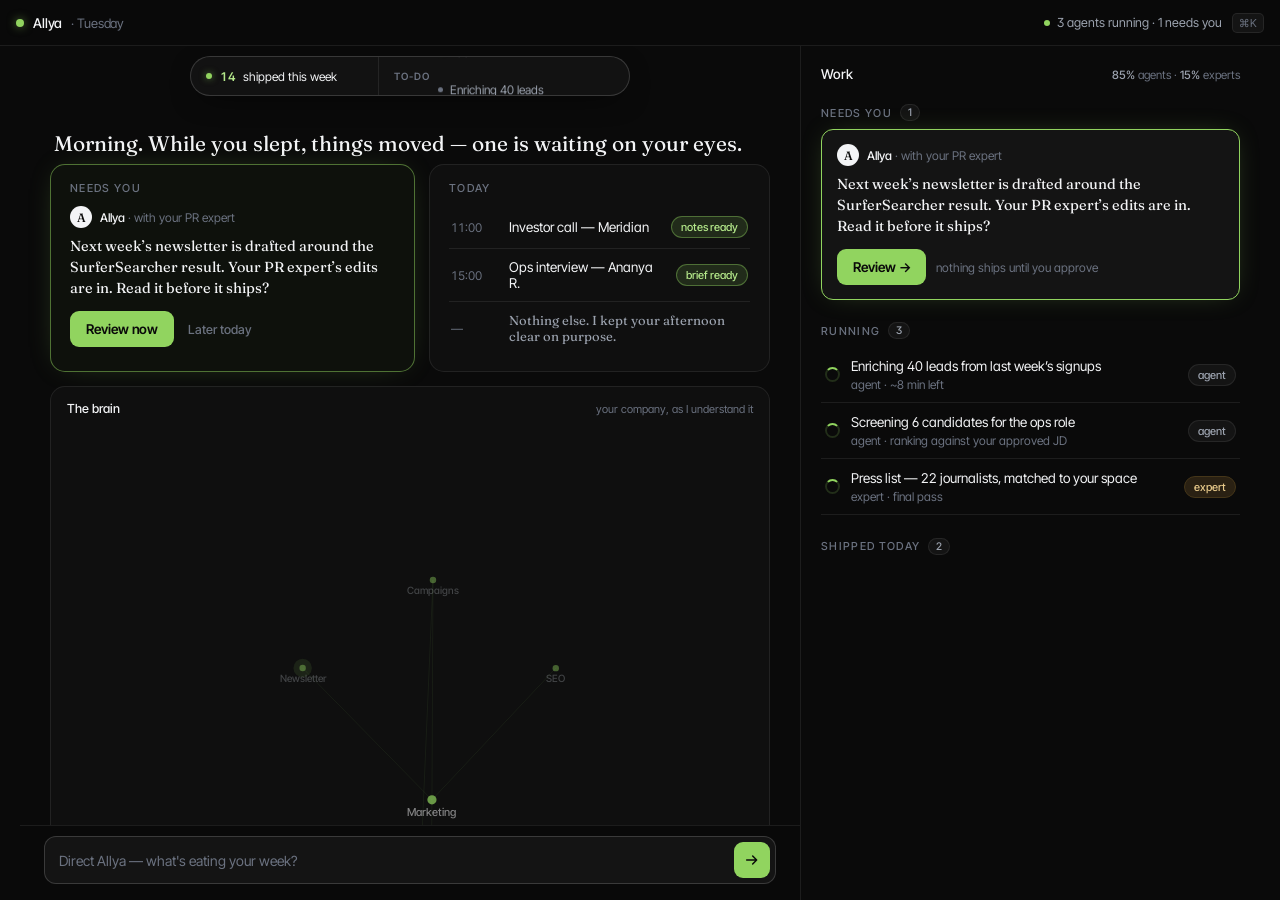
==== index.html @ db4b8112 "Company-brain graph, dynamic island, side-by-side canvas - Replace the ambient dot-field with an int" ====
<!doctype html>
<html lang="en">
<head>
  <meta charset="utf-8" />
  <meta name="viewport" content="width=device-width, initial-scale=1, viewport-fit=cover" />
  <title>Allya — your cofounder</title>
  <meta name="description" content="Allya by Zeroto10 — an AI execution partner for early-stage founders. Agents do the work, real experts approve it." />
  <link rel="preconnect" href="https://fonts.googleapis.com" />
  <link rel="preconnect" href="https://fonts.gstatic.com" crossorigin />
  <link href="https://fonts.googleapis.com/css2?family=Fraunces:opsz,wght@9..144,380..520&family=Inter+Tight:wght@400;450;500;600&display=swap" rel="stylesheet" />
  <link rel="stylesheet" href="styles.css" />
</head>
<body>
  <div id="app">

    <header class="topbar">
      <div class="brand"><span class="lamp"></span> Allya <span class="date">· Tuesday</span></div>
      <nav class="tabs" aria-label="Panes">
        <button class="tab active" data-tab="chat">Talk</button>
        <button class="tab" data-tab="work">Work <span class="badge" id="tabBadge">·1</span></button>
      </nav>
      <div class="spacer"></div>
      <div class="status-line"><span class="pulse"></span><span id="statusText">2 agents running · 1 needs you</span></div>
      <button class="kbd" id="kbdHint" title="Focus the composer">⌘K</button>
    </header>

    <main class="workspace" id="workspace">

      <!-- ================= Conversation ================= -->
      <section class="pane-chat" id="paneChat" aria-label="Conversation with Allya">
        <!-- dynamic island: KPIs | running to-do ticker -->
        <div class="island-wrap">
          <div class="island" id="island" aria-label="Live status">
            <div class="isl-cell isl-kpi" id="islKpi"></div>
            <button class="isl-cell isl-todo" id="islTodo" aria-label="Open what needs you"></button>
          </div>
        </div>
        <div class="canvas" id="canvas">
          <div class="canvas-inner" id="canvasInner">
            <div id="canvasTop"></div>
            <div class="c-sec brain-box" id="brainBox">
              <div class="brain-head">
                <span class="brain-title">The brain</span>
                <span class="brain-sub">your company, as I understand it</span>
              </div>
              <canvas id="brainCanvas"></canvas>
            </div>
            <p class="canvas-hint">Click the bar below when you want to talk</p>
          </div>
        </div>
        <div class="thread-scroll" id="threadScroll">
          <div class="day-mark">Today</div>
          <div id="thread"></div>
        </div>
        <div class="composer">
          <div class="suggest" id="suggest" hidden>
            <div class="suggest-label">Things I can take off your plate</div>
            <button class="suggest-item" data-say="Draft next week’s newsletter">Draft next week’s newsletter</button>
            <button class="suggest-item" data-say="Where’s the ops hire?">Where’s the ops hire?</button>
            <button class="suggest-item" data-say="Clean up my CRM again this week">Clean up my CRM again this week</button>
          </div>
          <div class="field">
            <input id="composerInput" type="text" placeholder="Direct Allya — what's eating your week?" autocomplete="off" />
            <button class="send" id="sendBtn" aria-label="Send">
              <svg viewBox="0 0 24 24" fill="none"><path d="M4 12h15M13 6l6 6-6 6" stroke="#0a0a0a" stroke-width="2.2" stroke-linecap="round" stroke-linejoin="round"/></svg>
            </button>
          </div>
        </div>
      </section>

      <!-- ================= Work panel ================= -->
      <aside class="pane-work" aria-label="Work in motion">
        <div class="work-head">
          <h2>Work</h2>
          <span class="split-note"><b>85%</b> agents · <b>15%</b> experts</span>
        </div>
        <div id="workPanel"></div>
      </aside>

    </main>
  </div>

  <!-- ================= Approval surface ================= -->
  <div class="scrim" id="scrim"></div>
  <div class="sheet" id="sheet" role="dialog" aria-modal="true" aria-label="Review before it ships">
    <div class="grabber-zone" id="grabZone"><div class="grabber"></div></div>
    <div class="sheet-head" id="sheetHead"></div>
    <div class="sheet-body" id="sheetBody"></div>
    <div class="sheet-foot">
      <button class="ghost-btn" id="editBtn">Ask for a change</button>
      <button class="cta" id="approveBtn"><span id="approveLabel">Approve</span></button>
    </div>
  </div>

  <div class="shipped" id="shipped"><span class="dot"></span><span class="txt">Shipped.</span></div>

  <script src="app.js"></script>
</body>
</html>
---- styles.css ----
/* ============================================================
   Allya v2 — the cofounder workspace
   A tool that talks, not a page you read.
   Palette: zeroto10.xyz live site (landing/src/styles.css).
   Signature: Allya speaks in Fraunces serif — only in her
   bubbles. Everything else is Inter Tight interface.
   Motion: Apple springs (app.js), no scripted transitions.
   ============================================================ */

:root {
  color-scheme: dark;

  /* zeroto10.xyz palette */
  --bg: #0a0a0a;
  --surface: #141414;       /* fields, rows */
  --card: #171717;          /* bubbles, drafts */
  --raised: #1c1c1c;        /* hover / selected row */
  --panel: #111111;         /* approval peek panel */
  --fg: #f3f4f6;
  --fg-soft: #9ca3af;
  --fg-faint: #6b7280;
  --hairline: rgba(255, 255, 255, 0.08);
  --hairline-strong: rgba(255, 255, 255, 0.16);

  /* the one accent */
  --lime: #91d45f;
  --lime-glow: #b4e88a;
  --lime-dim: rgba(145, 212, 95, 0.14);
  --on-lime: #0a0a0a;

  /* human experts (the 15%) — warm amber in the dark */
  --human-bg: #2a2113;
  --human-border: #453619;
  --human-ink: #e7c98a;

  --danger: #ff4d4d;

  --serif: "Fraunces", Georgia, serif;              /* Allya's voice */
  --sans: "Inter Tight", system-ui, sans-serif;     /* the interface */

  --ease: cubic-bezier(0.4, 0, 0.2, 1);
  --dur: 200ms;
}

* { box-sizing: border-box; }

html, body {
  margin: 0; padding: 0; height: 100%;
  background: var(--bg);
  color: var(--fg);
  font-family: var(--sans);
  font-size: 15px;
  font-feature-settings: "ss01", "cv11";
  -webkit-font-smoothing: antialiased;
  -moz-osx-font-smoothing: grayscale;
  text-rendering: optimizeLegibility;
  overflow: hidden;               /* panes scroll, not the page */
}

::selection { background: var(--lime); color: var(--on-lime); }

::-webkit-scrollbar { width: 8px; height: 8px; }
::-webkit-scrollbar-track { background: transparent; }
::-webkit-scrollbar-thumb { background: rgba(255,255,255,0.08); border-radius: 4px; }
::-webkit-scrollbar-thumb:hover { background: rgba(255,255,255,0.16); }

button { font-family: inherit; color: inherit; }

:focus-visible { outline: 2px solid var(--lime); outline-offset: 2px; border-radius: 6px; }

/* ============================================================
   Shell: topbar over a two-pane split
   ============================================================ */
#app {
  position: relative; z-index: 1;
  height: 100dvh;
  display: flex; flex-direction: column;
}

.topbar {
  flex: none;
  height: 46px;
  display: flex; align-items: center; gap: 10px;
  padding: 0 16px;
  background: rgba(10, 10, 10, 0.72);
  backdrop-filter: blur(20px) saturate(160%);
  -webkit-backdrop-filter: blur(20px) saturate(160%);
  border-bottom: 1px solid var(--hairline);
  z-index: 20;
}
.brand { display: flex; align-items: center; gap: 9px; font-size: 13.5px; font-weight: 500; letter-spacing: -0.01em; }
.lamp {
  width: 8px; height: 8px; border-radius: 50%;
  background: var(--lime);
  box-shadow: 0 0 10px rgba(145, 212, 95, 0.55);
}
.topbar .date { color: var(--fg-faint); font-weight: 400; font-size: 13px; }
.topbar .spacer { flex: 1; }
.status-line { display: flex; align-items: center; gap: 7px; font-size: 12.5px; color: var(--fg-soft); }
.status-line .pulse {
  width: 6px; height: 6px; border-radius: 50%; background: var(--lime);
  animation: pulse 2.2s var(--ease) infinite;
}
@keyframes pulse { 0%,100% { opacity: 1 } 50% { opacity: 0.35 } }
.kbd {
  font-size: 11px; color: var(--fg-faint);
  border: 1px solid var(--hairline); border-radius: 5px;
  padding: 2px 6px; background: var(--surface);
  cursor: pointer;
}
.kbd:hover { color: var(--fg-soft); border-color: var(--hairline-strong); }

/* mobile tab toggle (hidden on desktop) */
.tabs { display: none; }

.workspace {
  flex: 1; min-height: 0;
  display: flex;
  width: 100%; max-width: 1240px; margin: 0 auto;
}

/* ============================================================
   Left: conversation
   ============================================================ */
.pane-chat {
  flex: 1.25; min-width: 0;
  display: flex; flex-direction: column;
}

/* ---- dynamic island: a split pill pinned to the top of the Talk pane ---- */
.island-wrap {
  flex: none;
  display: flex; justify-content: center;
  padding: 10px 24px 2px;
}
.island {
  display: flex; align-items: stretch;
  width: 100%; max-width: 440px;
  height: 40px;
  background: rgba(23, 23, 23, 0.66);
  backdrop-filter: blur(18px) saturate(160%);
  -webkit-backdrop-filter: blur(18px) saturate(160%);
  border: 1px solid var(--hairline-strong);
  border-radius: 999px;
  overflow: hidden;
  box-shadow: 0 8px 30px -12px rgba(0, 0, 0, 0.9);
}
.isl-cell {
  display: flex; align-items: center;
  min-width: 0; overflow: hidden;
  padding: 0 15px;
}
.isl-kpi { flex: 0 0 43%; gap: 8px; border-right: 1px solid var(--hairline); }
.isl-kpi .isl-dot {
  flex: none; width: 6px; height: 6px; border-radius: 50%;
  background: var(--lime); box-shadow: 0 0 7px rgba(145,212,95,0.6);
}
.isl-kpi .kpi-track { position: relative; flex: 1; height: 100%; }
.isl-kpi .kpi-item {
  position: absolute; inset: 0;
  display: flex; align-items: center;
  font-size: 12px; color: var(--fg);
  white-space: nowrap;
  will-change: transform, opacity;
}
.isl-kpi .kpi-item b { font-weight: 600; color: var(--lime-glow); margin-right: 4px; font-variant-numeric: tabular-nums; }

.isl-todo {
  flex: 1; gap: 9px;
  appearance: none; background: none; border: none; cursor: pointer;
  text-align: left;
}
.isl-todo:hover { background: rgba(255,255,255,0.03); }
.isl-todo .todo-tag {
  flex: none; font-size: 10px; font-weight: 600;
  letter-spacing: 0.08em; text-transform: uppercase;
  color: var(--fg-faint);
}
.isl-todo .todo-track {
  position: relative; flex: 1; height: 100%; overflow: hidden;
}
.isl-todo .todo-list { position: absolute; left: 0; top: 0; will-change: transform; }
.isl-todo .todo-item {
  height: 40px; display: flex; align-items: center; gap: 7px;
  font-size: 12px; color: var(--fg-soft); white-space: nowrap;
}
.isl-todo .todo-item .td-dot { flex: none; width: 5px; height: 5px; border-radius: 50%; background: var(--fg-faint); }
.isl-todo .todo-item .td-dot.needs { background: var(--lime); box-shadow: 0 0 6px rgba(145,212,95,0.6); }

/* ---- home canvas layout: side-by-side decision + day, brain hero ---- */
.c-row {
  display: flex; gap: 14px; align-items: stretch;
}
.c-row > .c-sec { flex: 1; min-width: 0; margin: 0; }
.c-row > .c-sec.accent { flex: 1.08; }

/* the brain — Allya's model of the company, made touchable */
.brain-box {
  position: relative;
  padding: 0; overflow: hidden;
  min-height: 300px;
}
.brain-box .brain-head {
  position: absolute; top: 14px; left: 16px; right: 16px; z-index: 2;
  display: flex; align-items: baseline; justify-content: space-between;
  pointer-events: none;
}
.brain-box .brain-title { font-size: 12.5px; font-weight: 500; color: var(--fg); }
.brain-box .brain-sub { font-size: 11px; color: var(--fg-faint); }
.brain-box canvas {
  display: block; width: 100%; height: 100%;
  touch-action: none; cursor: grab;
}
.brain-box canvas:active { cursor: grabbing; }
.thread-scroll {
  flex: 1; min-height: 0;
  overflow-y: auto;
  padding: 20px 24px 12px;
}

/* ---- home canvas: what you see until you engage the chat ---- */
.pane-chat:not(.engaged) .thread-scroll { display: none; }
.pane-chat.engaged .canvas { display: none; }

.canvas {
  flex: 1; min-height: 0;
  display: flex;
  overflow-y: auto;
  padding: 20px 24px;
  will-change: transform, opacity;
}
.canvas-inner {
  margin: auto; width: 100%; max-width: 720px; padding: 10px 0;
  display: flex; flex-direction: column; gap: 14px;
}
.canvas-greet {
  font-family: var(--serif); font-optical-sizing: auto; font-weight: 430;
  font-size: 21px; line-height: 1.45; color: var(--fg);
  margin: 0 0 6px; padding: 0 4px;
  text-wrap: balance;
}
/* each layer lives in its own quiet box */
.c-sec {
  margin: 0;
  background: rgba(255, 255, 255, 0.022);
  border: 1px solid var(--hairline);
  border-radius: 15px;
  padding: 16px 19px 17px;
}
.c-sec .group-label { margin: 0 0 11px; }
/* the one accented box — the decision */
.c-sec.accent {
  background: rgba(145, 212, 95, 0.035);
  border-color: rgba(145, 212, 95, 0.5);
  box-shadow: 0 0 32px -14px rgba(145, 212, 95, 0.4);
}
.c-sec.accent .approval-card {
  background: transparent; border: none; border-radius: 0;
  padding: 0; box-shadow: none;
}
.c-sec.accent .approval-card:hover { box-shadow: none; }
.c-handled {
  font-family: var(--serif); font-size: 14.5px; color: var(--fg-soft);
  margin: 0; line-height: 1.5;
}
.c-card-act { display: flex; align-items: center; gap: 10px; }
.c-later {
  appearance: none; background: none; border: none; cursor: pointer;
  font-size: 12.5px; font-weight: 500; color: var(--fg-faint);
  padding: 8px 4px;
}
.c-later:hover { color: var(--fg-soft); }
.c-waiting { font-size: 12.5px; color: var(--fg-faint); margin: 0; }
.c-waiting button {
  appearance: none; background: none; border: none; cursor: pointer;
  font-size: 12.5px; font-weight: 500; color: var(--lime-glow); padding: 0;
}
.c-waiting button:hover { text-decoration: underline; }

/* day strip */
.day-row {
  display: flex; align-items: center; gap: 12px;
  padding: 10px 2px;
  border-bottom: 1px solid var(--hairline);
}
.day-row:first-of-type { padding-top: 2px; }
.day-row:last-child { border-bottom: none; }
.day-row .dr-time { flex: none; width: 46px; font-size: 12px; color: var(--fg-faint); font-variant-numeric: tabular-nums; }
.day-row .dr-what { flex: 1; min-width: 0; font-size: 13.5px; color: var(--fg); }
.day-row .dr-what.quiet { font-family: var(--serif); color: var(--fg-soft); font-size: 13px; }
.pill.ready { color: var(--lime-glow); background: var(--lime-dim); border-color: rgba(145,212,95,0.4); }

.canvas-hint { font-size: 12px; color: var(--fg-faint); margin: 8px 0 0; text-align: center; }
.day-mark { text-align: center; font-size: 11.5px; color: var(--fg-faint); letter-spacing: 0.05em; margin: 4px 0 16px; }

.msg { display: flex; margin-top: 10px; }
.msg.change { margin-top: 22px; }
.msg.from-you { justify-content: flex-end; }
.msg-block { max-width: 82%; }
.speaker { font-size: 11.5px; font-weight: 500; color: var(--fg-faint); margin: 0 2px 5px; }
.speaker .human-tag { color: var(--human-ink); opacity: 0.85; }

.bubble {
  padding: 11px 15px;
  border-radius: 14px;
  line-height: 1.5;
  will-change: transform, opacity;
}
/* Allya — the serif voice, card surface */
.bubble.allya {
  font-family: var(--serif); font-optical-sizing: auto; font-weight: 420;
  font-size: 16px;
  background: var(--card);
  border: 1px solid var(--hairline);
  border-bottom-left-radius: 5px;
  color: var(--fg);
}
/* human expert — warm amber, still serif (a person speaking) */
.bubble.human {
  font-family: var(--serif); font-weight: 420; font-size: 15.5px;
  background: var(--human-bg);
  border: 1px solid var(--human-border);
  border-bottom-left-radius: 5px;
  color: var(--human-ink);
}
/* you — light fill, sans (you are the interface's operator) */
.bubble.you {
  font-family: var(--sans); font-size: 14px; font-weight: 450;
  background: var(--fg);
  color: var(--bg);
  border-bottom-right-radius: 5px;
}

.typing { display: inline-flex; gap: 5px; padding: 14px 16px; }
.typing i {
  width: 6px; height: 6px; border-radius: 50%; background: var(--fg-faint);
  animation: bob 1.2s var(--ease) infinite;
}
.typing i:nth-child(2) { animation-delay: 0.15s; }
.typing i:nth-child(3) { animation-delay: 0.3s; }
@keyframes bob { 0%,60%,100% { transform: translateY(0); opacity:.5 } 30% { transform: translateY(-4px); opacity:1 } }

.chips { display: flex; flex-wrap: wrap; gap: 8px; margin: 14px 2px 4px; justify-content: flex-end; }
.chip {
  appearance: none; cursor: pointer;
  font-family: var(--sans); font-size: 13px; font-weight: 500;
  color: var(--fg);
  background: transparent;
  border: 1px solid var(--hairline-strong);
  border-radius: 999px;
  padding: 8px 14px;
  touch-action: manipulation;
  will-change: transform;
  transition: background var(--dur) var(--ease), border-color var(--dur) var(--ease);
}
.chip:hover { background: var(--raised); }
.chip.selected { background: var(--lime-dim); border-color: var(--lime); color: var(--lime-glow); }

/* composer — part of the chat pane, not floating over it */
.composer {
  flex: none;
  position: relative;
  padding: 10px 24px 16px;
  border-top: 1px solid var(--hairline);
  background: rgba(10,10,10,0.72);
  backdrop-filter: blur(16px);
  -webkit-backdrop-filter: blur(16px);
}

/* pops up from the field when it gains focus (anchored to its source) */
.suggest {
  position: absolute;
  left: 24px; right: 24px;
  bottom: calc(100% + 2px);
  background: var(--card);
  border: 1px solid var(--hairline-strong);
  border-radius: 13px;
  padding: 10px 8px 8px;
  transform-origin: bottom center;
  will-change: transform, opacity;
  box-shadow: 0 -12px 40px -18px rgba(0,0,0,0.8);
  z-index: 5;
}
.suggest-label {
  font-size: 11px; font-weight: 500;
  letter-spacing: 0.1em; text-transform: uppercase;
  color: var(--fg-faint);
  padding: 0 10px 7px;
}
.suggest-item {
  display: block; width: 100%; text-align: left;
  appearance: none; background: none; border: none; cursor: pointer;
  font-family: var(--serif); font-optical-sizing: auto; font-weight: 420;
  font-size: 14.5px; color: var(--fg);
  border-radius: 8px;
  padding: 9px 10px;
  transition: background var(--dur) var(--ease);
}
.suggest-item:hover { background: var(--raised); color: var(--lime-glow); }
.composer .field {
  display: flex; align-items: center; gap: 10px;
  background: var(--surface);
  border: 1px solid var(--hairline-strong);
  border-radius: 12px;
  padding: 5px 5px 5px 14px;
  transition: border-color var(--dur) var(--ease);
}
.composer .field:focus-within { border-color: var(--lime); }
.composer input {
  flex: 1; border: none; outline: none; background: transparent;
  font-family: var(--sans); font-size: 14px; color: var(--fg);
  padding: 9px 0;
}
.composer input::placeholder { color: var(--fg-faint); }
.send {
  flex: none; width: 36px; height: 36px; border-radius: 9px;
  border: none; cursor: pointer; background: var(--lime);
  display: grid; place-items: center;
  will-change: transform; touch-action: manipulation;
}
.send:hover { background: var(--lime-glow); }
.send svg { width: 16px; height: 16px; }

/* ============================================================
   Right: the work panel — the reason this is a tool
   ============================================================ */
.pane-work {
  flex: 1; min-width: 0; max-width: 460px;
  border-left: 1px solid var(--hairline);
  overflow-y: auto;
  padding: 20px 20px 28px;
}
.work-head { display: flex; align-items: baseline; justify-content: space-between; margin-bottom: 4px; }
.work-head h2 { font-size: 13.5px; font-weight: 500; margin: 0; letter-spacing: -0.01em; }
.work-head .split-note { font-size: 11.5px; color: var(--fg-faint); }
.work-head .split-note b { color: var(--fg-soft); font-weight: 500; }

.group-label {
  font-size: 11px; font-weight: 500;
  letter-spacing: 0.12em; text-transform: uppercase;
  color: var(--fg-faint);
  margin: 22px 0 8px;
  display: flex; align-items: center; gap: 8px;
}
.group-label .count {
  font-size: 10.5px; letter-spacing: 0;
  background: var(--surface); border: 1px solid var(--hairline);
  border-radius: 999px; padding: 1px 7px; color: var(--fg-soft);
}

/* Needs you — the one lime-lit card */
.approval-card {
  background: var(--surface);
  border: 1px solid var(--lime);
  border-radius: 12px;
  padding: 14px 15px;
  cursor: pointer;
  will-change: transform;
  touch-action: manipulation;
  box-shadow: 0 0 28px -10px rgba(145, 212, 95, 0.35);
  transition: box-shadow var(--dur) var(--ease);
}
.approval-card:hover { box-shadow: 0 0 36px -8px rgba(145, 212, 95, 0.5); }
.approval-card .who { display: flex; align-items: center; gap: 8px; margin-bottom: 8px; }
.avatar {
  width: 22px; height: 22px; border-radius: 50%; flex: none;
  background: var(--fg); color: var(--bg);
  display: grid; place-items: center;
  font-family: var(--serif); font-size: 12px; font-weight: 500;
}
.avatar.human { background: var(--human-bg); color: var(--human-ink); border: 1px solid var(--human-border); }
.approval-card .name { font-size: 12px; font-weight: 500; }
.approval-card .name .role { color: var(--fg-faint); font-weight: 400; }
.approval-card .say {
  font-family: var(--serif); font-weight: 420;
  font-size: 14.5px; line-height: 1.45; color: var(--fg);
  margin: 0 0 12px;
}
.approval-card .act { display: flex; align-items: center; gap: 10px; }
.approval-card .act .hint { font-size: 12px; color: var(--fg-faint); }

/* dense work rows */
.work-row {
  display: flex; align-items: center; gap: 11px;
  padding: 10px 4px;
  border-bottom: 1px solid var(--hairline);
  will-change: transform, opacity;
}
.work-row:last-child { border-bottom: none; }
.work-row .w-copy { flex: 1; min-width: 0; }
.work-row .t { font-size: 13.5px; color: var(--fg); line-height: 1.35; }
.work-row .s { font-size: 12px; color: var(--fg-faint); margin-top: 2px; }
.work-row.shipped .t { color: var(--fg-soft); }

.spinner {
  flex: none; width: 15px; height: 15px; border-radius: 50%;
  border: 2px solid rgba(145,212,95,0.18); border-top-color: var(--lime);
  animation: spin 0.9s linear infinite;
}
@keyframes spin { to { transform: rotate(360deg) } }
.tick {
  flex: none; width: 17px; height: 17px; border-radius: 50%;
  background: var(--lime-dim);
  display: grid; place-items: center;
}
.tick svg { width: 9px; height: 9px; }

/* origin pills — the honest 85/15 seam */
.pill {
  flex: none; font-size: 11px; font-weight: 500;
  border-radius: 999px; padding: 3px 9px;
  border: 1px solid var(--hairline);
  color: var(--fg-soft); background: var(--surface);
}
.pill.expert { color: var(--human-ink); background: var(--human-bg); border-color: var(--human-border); }
.pill.review { color: var(--lime-glow); background: var(--lime-dim); border-color: rgba(145,212,95,0.4); }

/* ============================================================
   Buttons
   ============================================================ */
.cta {
  appearance: none; border: none; cursor: pointer;
  display: inline-flex; align-items: center; justify-content: center; gap: 8px;
  font-family: var(--sans); font-size: 13.5px; font-weight: 600; letter-spacing: -0.005em;
  color: var(--on-lime);
  background: var(--lime);
  border-radius: 9px;
  padding: 10px 16px;
  white-space: nowrap;
  touch-action: manipulation;
  will-change: transform;
}
.cta:hover { background: var(--lime-glow); }
.ghost-btn {
  appearance: none; background: none; cursor: pointer;
  border: 1px solid var(--hairline-strong); border-radius: 9px;
  font-size: 13px; font-weight: 500; color: var(--fg-soft);
  padding: 10px 14px; white-space: nowrap;
  transition: color var(--dur) var(--ease), background var(--dur) var(--ease);
}
.ghost-btn:hover { color: var(--fg); background: var(--raised); }

/* ============================================================
   Approval surface — desktop: right peek panel; mobile: bottom sheet
   ============================================================ */
.scrim {
  position: fixed; inset: 0; z-index: 40;
  background: rgba(0, 0, 0, 0.5);
  opacity: 0; pointer-events: none;
  will-change: opacity;
}
.scrim.live { pointer-events: auto; }

.sheet {
  position: fixed; z-index: 41;
  background: var(--panel);
  display: flex; flex-direction: column;
  overflow: hidden;
  will-change: transform;
  touch-action: none;
  /* desktop: right peek panel */
  top: 0; right: 0; bottom: 0;
  width: min(460px, 92vw);
  border-left: 1px solid var(--hairline);
  transform: translateX(105%);
}
.grabber-zone { flex: none; cursor: grab; display: grid; place-items: center; }
.grabber-zone:active { cursor: grabbing; }
.grabber { background: var(--hairline-strong); border-radius: 999px; }
/* desktop grabber: vertical bar on the left edge feel — use a top handle row instead */
.sheet .grabber-zone { padding: 10px 0 4px; }
.sheet .grabber { width: 38px; height: 4px; }

.sheet-head { padding: 6px 22px 14px; flex: none; display: flex; align-items: flex-start; gap: 11px; border-bottom: 1px solid var(--hairline); }
.sheet-head .avatar { margin-top: 2px; }
.sheet-head .who { font-size: 12px; font-weight: 500; }
.sheet-head .who .role { color: var(--fg-faint); font-weight: 400; }
.sheet-head .line {
  font-family: var(--serif); font-weight: 420;
  font-size: 16px; line-height: 1.4; margin-top: 4px; color: var(--fg);
}
.sheet-body { flex: 1; min-height: 0; overflow-y: auto; padding: 14px 22px 20px; -webkit-overflow-scrolling: touch; }

.draft {
  background: var(--card); border: 1px solid var(--hairline);
  border-radius: 11px; padding: 13px 15px; margin-bottom: 10px;
}
.draft .kicker { font-size: 10.5px; font-weight: 500; letter-spacing: 0.09em; color: var(--fg-faint); text-transform: uppercase; }
.draft h4 { font-family: var(--serif); font-weight: 480; font-size: 15.5px; margin: 6px 0 5px; letter-spacing: -0.005em; color: var(--fg); }
.draft p { margin: 0; font-size: 13px; line-height: 1.55; color: var(--fg-soft); }
.draft .tags { display: flex; gap: 6px; margin-top: 10px; flex-wrap: wrap; }
.draft .tag {
  font-size: 11px; color: var(--lime-glow);
  background: var(--lime-dim); border-radius: 999px; padding: 3px 9px;
}
.sheet-note { font-family: var(--serif); font-size: 13.5px; color: var(--fg-soft); margin: 14px 0 0; line-height: 1.55; }
.undo-note { font-size: 12px; color: var(--fg-faint); margin: 12px 2px 0; line-height: 1.5; }

/* ---- provenance trail: who touched this, in order ---- */
.trail {
  border: 1px solid var(--hairline);
  border-radius: 11px;
  padding: 4px 14px;
  margin-bottom: 12px;
  background: rgba(255,255,255,0.015);
}
.trail-row {
  display: flex; align-items: center; gap: 10px;
  padding: 9px 0;
  border-bottom: 1px solid var(--hairline);
  font-size: 12.5px; color: var(--fg-soft);
}
.trail .trail-row:last-of-type { border-bottom: none; }
.trail-row.now { color: var(--fg); }
.t-dot {
  flex: none; width: 20px; height: 20px; border-radius: 50%;
  display: grid; place-items: center;
}
.t-dot.agent { background: var(--raised); border: 1px solid var(--hairline-strong); }
.t-dot.agent::after { content: ""; width: 6px; height: 6px; border-radius: 2px; background: var(--fg-soft); }
.t-dot.expert { background: var(--human-bg); border: 1px solid var(--human-border); }
.t-dot.you { background: var(--lime-dim); border: 1px solid var(--lime); }
.t-dot.you::after { content: ""; width: 6px; height: 6px; border-radius: 50%; background: var(--lime); }
.t-txt { flex: 1; min-width: 0; }
.t-time { flex: none; font-size: 11px; color: var(--fg-faint); font-variant-numeric: tabular-nums; }
.trail-toggle {
  appearance: none; background: none; border: none; cursor: pointer;
  font-size: 11.5px; font-weight: 500; color: var(--lime-glow);
  padding: 2px 4px; white-space: nowrap;
}
.trail-toggle:hover { text-decoration: underline; }
.trail-diff { padding: 6px 0 10px; }
.d-pair { margin-top: 8px; }
.d-old {
  font-size: 12px; color: var(--fg-faint);
  text-decoration: line-through;
  text-decoration-color: rgba(255,77,77,0.5);
  padding: 3px 8px; border-left: 2px solid rgba(255,77,77,0.35);
}
.d-new {
  font-size: 12px; color: var(--lime-glow);
  padding: 3px 8px; border-left: 2px solid var(--lime);
  margin-top: 2px;
}

/* undo link on a freshly shipped row */
.row-undo {
  appearance: none; background: none; border: none; cursor: pointer;
  font-size: 12px; font-weight: 500; color: var(--lime-glow);
  padding: 0;
}
.row-undo:hover { text-decoration: underline; }

.sheet-foot {
  flex: none; padding: 13px 22px calc(15px + env(safe-area-inset-bottom));
  border-top: 1px solid var(--hairline);
  background: rgba(10,10,10,0.6);
  backdrop-filter: blur(14px);
  -webkit-backdrop-filter: blur(14px);
  display: flex; align-items: center; gap: 10px;
}
.sheet-foot .cta { flex: 1; }

/* shipped toast */
.shipped {
  position: fixed; left: 50%; bottom: 26px; z-index: 60;
  transform: translate(-50%, 24px);
  opacity: 0;
  background: var(--card); color: var(--fg);
  border: 1px solid var(--hairline-strong);
  font-size: 13px; font-weight: 500;
  padding: 11px 16px; border-radius: 999px;
  display: flex; align-items: center; gap: 9px;
  pointer-events: none; will-change: transform, opacity;
}
.shipped .dot { width: 7px; height: 7px; border-radius: 50%; background: var(--lime); box-shadow: 0 0 8px rgba(145,212,95,0.6); }

/* ============================================================
   Mobile: tabs + bottom sheet
   ============================================================ */
@media (max-width: 899px) {
  .tabs {
    display: flex; gap: 2px;
    background: var(--surface);
    border: 1px solid var(--hairline);
    border-radius: 9px; padding: 2px;
  }
  .tab {
    appearance: none; border: none; background: transparent; cursor: pointer;
    font-size: 12.5px; font-weight: 500; color: var(--fg-soft);
    border-radius: 7px; padding: 5px 12px;
    touch-action: manipulation;
  }
  .tab.active { background: var(--raised); color: var(--fg); }
  .tab .badge { color: var(--lime); }

  .status-line, .kbd { display: none; }

  .workspace { position: relative; }
  .pane-work {
    display: none;
    max-width: none; border-left: none;
    padding: 16px 18px 28px;
  }
  .workspace.show-work .pane-work { display: block; flex: 1; }
  .workspace.show-work .pane-chat { display: none; }

  .thread-scroll { padding: 16px 18px 10px; }
  .composer { padding: 10px 16px 14px; }
  .msg-block { max-width: 88%; }

  .island-wrap { padding: 8px 16px 2px; }
  .island { max-width: none; }
  /* stack the decision + day when the pane is narrow */
  .c-row { flex-direction: column; }
  .c-row > .c-sec.accent { flex: 1; }
  .canvas { padding: 16px 18px; }

  /* approval becomes a bottom sheet */
  .sheet {
    top: auto; left: 0; right: 0; bottom: 0;
    width: auto; max-height: 90dvh;
    border-left: none; border-top: 1px solid var(--hairline);
    border-radius: 18px 18px 0 0;
    transform: translateY(105%);
  }
}

/* ============================================================
   Accessibility
   ============================================================ */
@media (prefers-reduced-motion: reduce) {
  .typing i, .spinner, .status-line .pulse { animation: none !important; }
  * { transition-duration: 0.01ms !important; }
}
@media (prefers-reduced-transparency: reduce) {
  .topbar, .composer, .sheet-foot { background: var(--bg); backdrop-filter: none; -webkit-backdrop-filter: none; }
  .scrim { background: rgba(0,0,0,0.72); }
}
@media (prefers-contrast: more) {
  :root { --hairline: rgba(255,255,255,0.28); --hairline-strong: rgba(255,255,255,0.4); --fg-soft: #c7ccd4; --fg-faint: #9aa1ab; }
}
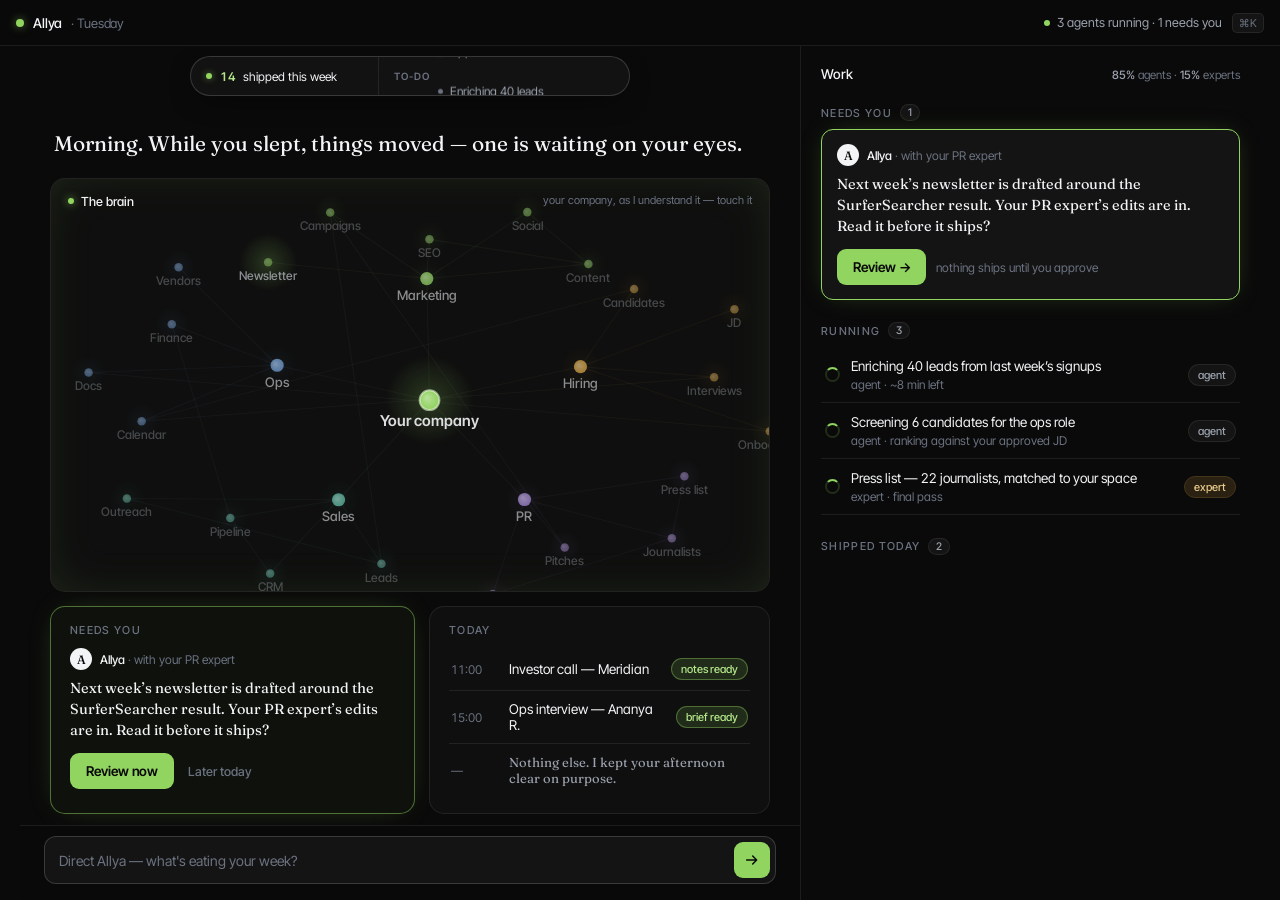
==== commit 47ca9a8a: "Brain: above the calendar, fluid to any screen, richer + touchier - Reorder home canvas to greet the" ====
--- a/index.html
+++ b/index.html
@@ -40,11 +40,12 @@
             <div id="canvasTop"></div>
             <div class="c-sec brain-box" id="brainBox">
               <div class="brain-head">
-                <span class="brain-title">The brain</span>
-                <span class="brain-sub">your company, as I understand it</span>
+                <span class="brain-title"><span class="brain-live"></span> The brain</span>
+                <span class="brain-sub">your company, as I understand it — touch it</span>
               </div>
               <canvas id="brainCanvas"></canvas>
             </div>
+            <div id="canvasBottom"></div>
             <p class="canvas-hint">Click the bar below when you want to talk</p>
           </div>
         </div>
--- a/styles.css
+++ b/styles.css
@@ -198,14 +198,30 @@
 .brain-box {
   position: relative;
   padding: 0; overflow: hidden;
-  min-height: 300px;
+  /* fluid: scales to fit any screen */
+  height: clamp(260px, 46vh, 480px);
+  border-color: rgba(145, 212, 95, 0.16);
+  background:
+    radial-gradient(130% 100% at 50% 42%, rgba(145, 212, 95, 0.07), transparent 58%),
+    radial-gradient(90% 120% at 88% 8%, rgba(167, 139, 218, 0.05), transparent 55%),
+    radial-gradient(90% 120% at 10% 92%, rgba(95, 191, 168, 0.05), transparent 55%),
+    #101210;
+  box-shadow: inset 0 0 60px -20px rgba(145, 212, 95, 0.18);
 }
 .brain-box .brain-head {
-  position: absolute; top: 14px; left: 16px; right: 16px; z-index: 2;
+  position: absolute; top: 14px; left: 17px; right: 17px; z-index: 2;
   display: flex; align-items: baseline; justify-content: space-between;
   pointer-events: none;
 }
-.brain-box .brain-title { font-size: 12.5px; font-weight: 500; color: var(--fg); }
+.brain-box .brain-title {
+  display: flex; align-items: center; gap: 7px;
+  font-size: 12.5px; font-weight: 500; color: var(--fg);
+}
+.brain-box .brain-live {
+  width: 6px; height: 6px; border-radius: 50%; background: var(--lime);
+  box-shadow: 0 0 8px rgba(145, 212, 95, 0.8);
+  animation: pulse 2.4s var(--ease) infinite;
+}
 .brain-box .brain-sub { font-size: 11px; color: var(--fg-faint); }
 .brain-box canvas {
   display: block; width: 100%; height: 100%;
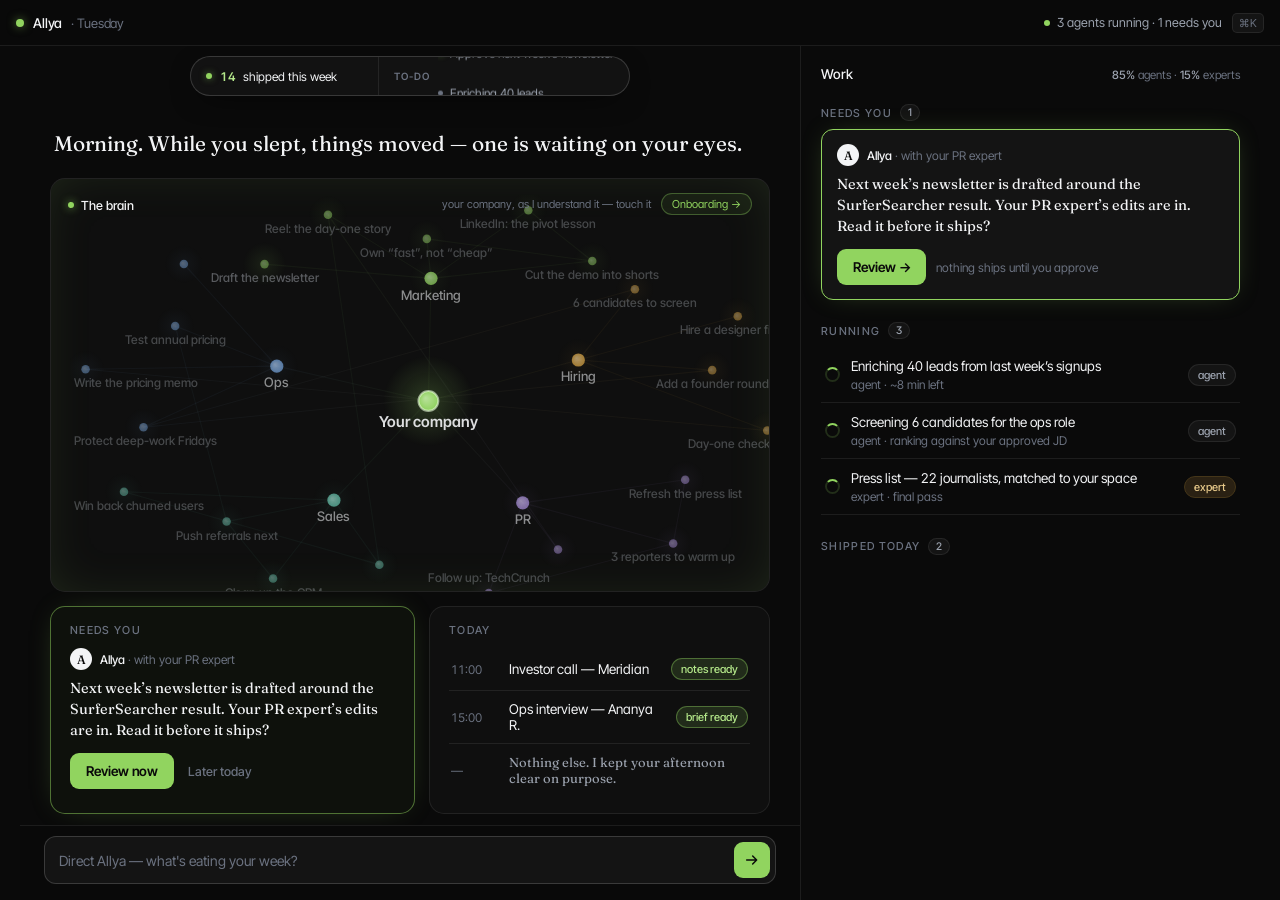
==== commit b53f6138: "Onboarding pill on the brain card A lime pill in the brain header links to onboarding.html — the top" ====
--- a/index.html
+++ b/index.html
@@ -41,7 +41,10 @@
             <div class="c-sec brain-box" id="brainBox">
               <div class="brain-head">
                 <span class="brain-title"><span class="brain-live"></span> The brain</span>
-                <span class="brain-sub">your company, as I understand it — touch it</span>
+                <span class="brain-side">
+                  <span class="brain-sub">your company, as I understand it — touch it</span>
+                  <a class="brain-onb" href="onboarding.html">Onboarding →</a>
+                </span>
               </div>
               <canvas id="brainCanvas"></canvas>
             </div>
--- a/styles.css
+++ b/styles.css
@@ -222,7 +222,16 @@
   box-shadow: 0 0 8px rgba(145, 212, 95, 0.8);
   animation: pulse 2.4s var(--ease) infinite;
 }
+.brain-box .brain-side { display: flex; align-items: center; gap: 10px; }
 .brain-box .brain-sub { font-size: 11px; color: var(--fg-faint); }
+.brain-box .brain-onb {
+  pointer-events: auto;
+  font-size: 11px; color: var(--lime); text-decoration: none;
+  border: 1px solid rgba(145, 212, 95, 0.35); border-radius: 999px;
+  padding: 3px 10px; background: rgba(145, 212, 95, 0.08);
+  transition: background 0.2s var(--ease), border-color 0.2s var(--ease);
+}
+.brain-box .brain-onb:hover { background: rgba(145, 212, 95, 0.16); border-color: rgba(145, 212, 95, 0.6); }
 .brain-box canvas {
   display: block; width: 100%; height: 100%;
   touch-action: none; cursor: grab;
@@ -711,6 +720,7 @@
   .tab .badge { color: var(--lime); }
 
   .status-line, .kbd { display: none; }
+  .brain-box .brain-sub { display: none; }   /* the Onboarding pill keeps the row */
 
   .workspace { position: relative; }
   .pane-work {
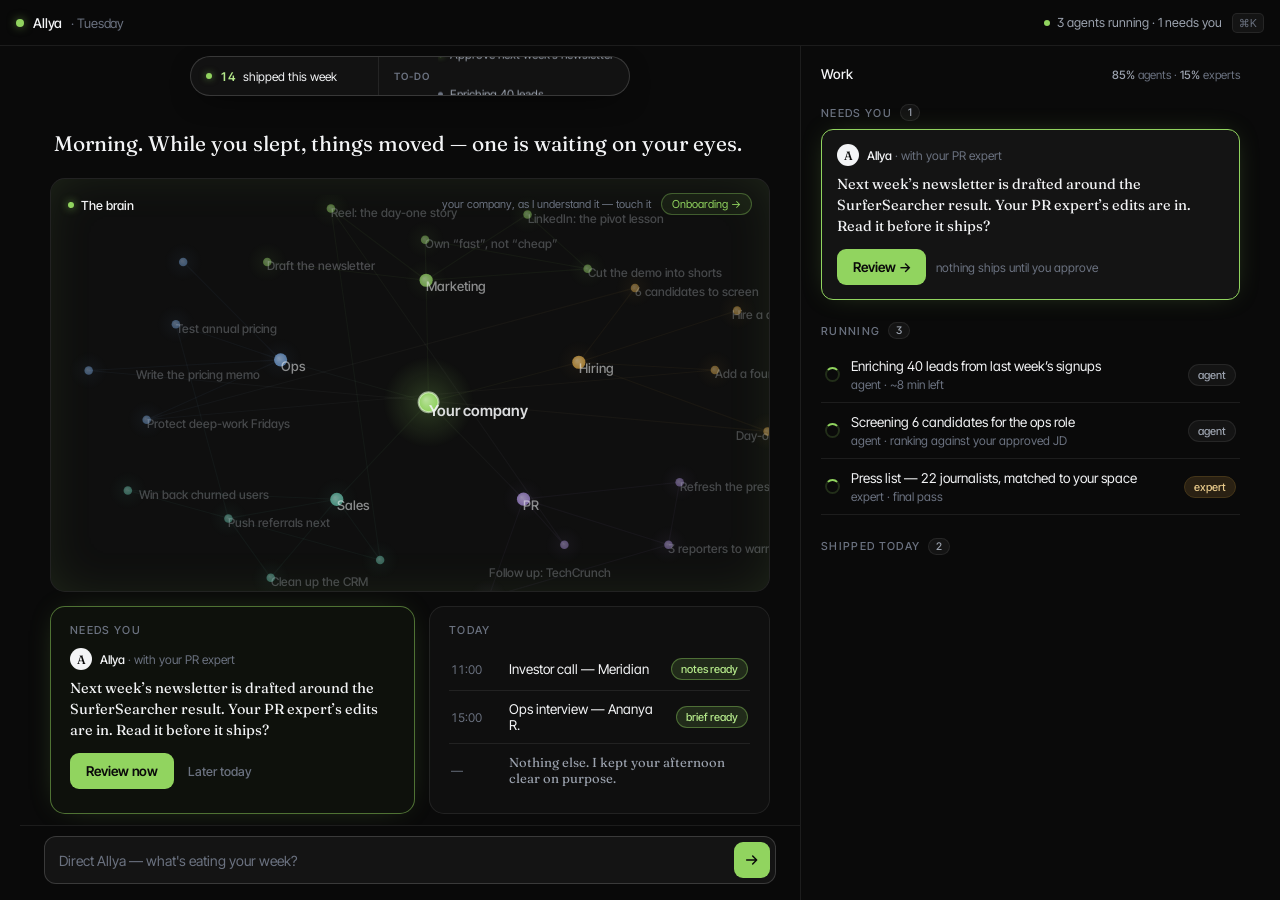
==== commit e24ae401: "Every dot in the brain is a place you can go Tapping a node re-centres the brain on it (camera pans " ====
--- a/index.html
+++ b/index.html
@@ -98,6 +98,14 @@
 
   <div class="shipped" id="shipped"><span class="dot"></span><span class="txt">Shipped.</span></div>
 
+  <!-- ================= Dot page (a node's own page) ================= -->
+  <div class="dot-layer" id="dotLayer" hidden>
+    <div class="dot-wash" id="dotWash"></div>
+    <section class="dot-sheet" id="dotSheet" role="dialog" aria-modal="true" aria-label="Node detail">
+      <div class="dot-scroll" id="dotBody"></div>
+    </section>
+  </div>
+
   <script src="app.js"></script>
 </body>
 </html>
--- a/styles.css
+++ b/styles.css
@@ -759,6 +759,138 @@
   .typing i, .spinner, .status-line .pulse { animation: none !important; }
   * { transition-duration: 0.01ms !important; }
 }
+/* ============================================================
+   Dot pages — tap a node, the page floods with its colour and the
+   node's page grows out of the node itself. --dot is set per node.
+   ============================================================ */
+.dot-layer {
+  --dot: var(--lime);
+  /* above the approval sheet (41), below the "Shipped." toast (60) */
+  position: fixed; inset: 0; z-index: 50;
+  display: flex; align-items: flex-end; justify-content: center;
+}
+.dot-layer[hidden] { display: none; }
+
+/* the wash: the page taking the dot's colour */
+.dot-wash {
+  position: absolute; inset: 0;
+  background:
+    radial-gradient(120% 80% at 50% 100%, color-mix(in srgb, var(--dot) 34%, transparent) 0%, transparent 62%),
+    color-mix(in srgb, var(--dot) 12%, #050505);
+  opacity: 0;
+  transition: opacity 0.5s var(--ease);
+}
+.dot-layer.is-open .dot-wash { opacity: 1; }
+
+.dot-sheet {
+  position: relative;
+  width: 100%; max-width: 560px;
+  max-height: 84vh;
+  margin: 0 16px;
+  background: color-mix(in srgb, var(--dot) 7%, #0e0e0e);
+  border: 1px solid color-mix(in srgb, var(--dot) 34%, transparent);
+  border-bottom: none;
+  border-radius: 22px 22px 0 0;
+  box-shadow: 0 -30px 90px -20px color-mix(in srgb, var(--dot) 40%, transparent),
+              0 -2px 0 color-mix(in srgb, var(--dot) 22%, transparent);
+  /* grows out of the tapped node: --ox/--oy is where that dot sits */
+  transform-origin: var(--ox, 50%) var(--oy, 100%);
+  transform: translateY(26px) scale(0.9);
+  opacity: 0;
+  transition: transform 0.52s var(--spring, cubic-bezier(0.2, 0.9, 0.25, 1)), opacity 0.32s var(--ease);
+}
+.dot-layer.is-open .dot-sheet { transform: translateY(0) scale(1); opacity: 1; }
+.dot-sheet.re { animation: dot-reflash 0.4s var(--ease); }
+@keyframes dot-reflash {
+  0% { transform: scale(0.985); } 60% { transform: scale(1.006); } 100% { transform: scale(1); }
+}
+
+.dot-scroll { overflow-y: auto; max-height: 84vh; padding: 18px 22px 26px; }
+
+.dot-head { display: flex; align-items: center; justify-content: space-between; gap: 12px; }
+.dot-back {
+  appearance: none; cursor: pointer;
+  background: color-mix(in srgb, var(--dot) 14%, transparent);
+  border: 1px solid color-mix(in srgb, var(--dot) 30%, transparent);
+  color: color-mix(in srgb, var(--dot) 60%, #ffffff);
+  border-radius: 999px; padding: 5px 12px; font-size: 12px;
+}
+.dot-back:hover { background: color-mix(in srgb, var(--dot) 22%, transparent); }
+.dot-crumb { font-size: 11px; letter-spacing: 0.04em; text-transform: uppercase; color: var(--fg-faint); }
+
+.dot-title {
+  font-family: var(--serif); font-weight: 500;
+  font-size: clamp(26px, 6vw, 38px); line-height: 1.1;
+  margin: 14px 0 0; color: var(--fg);
+}
+.dot-blurb { margin: 10px 0 0; font-size: 14px; line-height: 1.55; color: var(--fg-soft); max-width: 46ch; }
+
+.dot-sec {
+  margin: 24px 0 10px; font-size: 11px; letter-spacing: 0.09em;
+  text-transform: uppercase; color: var(--fg-faint);
+}
+
+.dot-thoughts { display: flex; flex-wrap: wrap; gap: 7px; }
+.dot-thought {
+  appearance: none; cursor: pointer;
+  display: inline-flex; align-items: center; gap: 8px;
+  background: rgba(255,255,255,0.04);
+  border: 1px solid var(--hairline);
+  color: var(--fg); border-radius: 999px;
+  padding: 7px 13px; font-size: 12.5px;
+  transition: background 0.2s var(--ease), border-color 0.2s var(--ease), transform 0.2s var(--ease);
+}
+.dot-thought:hover {
+  background: color-mix(in srgb, var(--dot) 16%, transparent);
+  border-color: color-mix(in srgb, var(--dot) 44%, transparent);
+  transform: translateY(-1px);
+}
+.dot-bullet {
+  width: 6px; height: 6px; border-radius: 50%; background: var(--dot);
+  box-shadow: 0 0 8px color-mix(in srgb, var(--dot) 70%, transparent);
+}
+
+.dot-work {
+  display: flex; gap: 11px; align-items: flex-start;
+  padding: 11px 0; border-top: 1px solid var(--hairline);
+}
+.dot-work-copy .t { font-size: 13.5px; line-height: 1.45; color: var(--fg); }
+.dot-work-copy .m { font-size: 11.5px; color: var(--fg-faint); margin-top: 3px; }
+.dot-status {
+  flex: none; margin-top: 2px;
+  font-size: 10.5px; letter-spacing: 0.03em;
+  border-radius: 999px; padding: 3px 8px;
+  border: 1px solid var(--hairline-strong); color: var(--fg-soft);
+  white-space: nowrap;
+}
+.dot-status.s-needs-you { color: var(--human-ink); border-color: var(--human-border); background: var(--human-bg); }
+.dot-status.s-running { color: var(--dot); border-color: color-mix(in srgb, var(--dot) 40%, transparent); }
+.dot-status.s-shipped { color: var(--fg-faint); }
+.dot-empty { font-size: 13px; color: var(--fg-faint); padding: 10px 0; border-top: 1px solid var(--hairline); }
+
+.dot-cta {
+  appearance: none; cursor: pointer; width: 100%;
+  margin-top: 22px; padding: 12px 16px;
+  border-radius: 12px; border: none;
+  background: var(--dot); color: var(--on-lime);
+  font-size: 13.5px; font-weight: 500;
+}
+
+@media (min-width: 900px) {
+  .dot-layer { align-items: center; }
+  .dot-sheet {
+    border-radius: 20px; border-bottom: 1px solid color-mix(in srgb, var(--dot) 34%, transparent);
+    max-height: 78vh;
+  }
+  .dot-scroll { max-height: 78vh; padding: 22px 26px 26px; }
+}
+
+@media (prefers-reduced-motion: reduce) {
+  .dot-sheet { transition: opacity 0.2s linear; transform: none; }
+  .dot-layer.is-open .dot-sheet { transform: none; }
+  .dot-wash { transition: opacity 0.2s linear; }
+}
+
 @media (prefers-reduced-transparency: reduce) {
   .topbar, .composer, .sheet-foot { background: var(--bg); backdrop-filter: none; -webkit-backdrop-filter: none; }
   .scrim { background: rgba(0,0,0,0.72); }
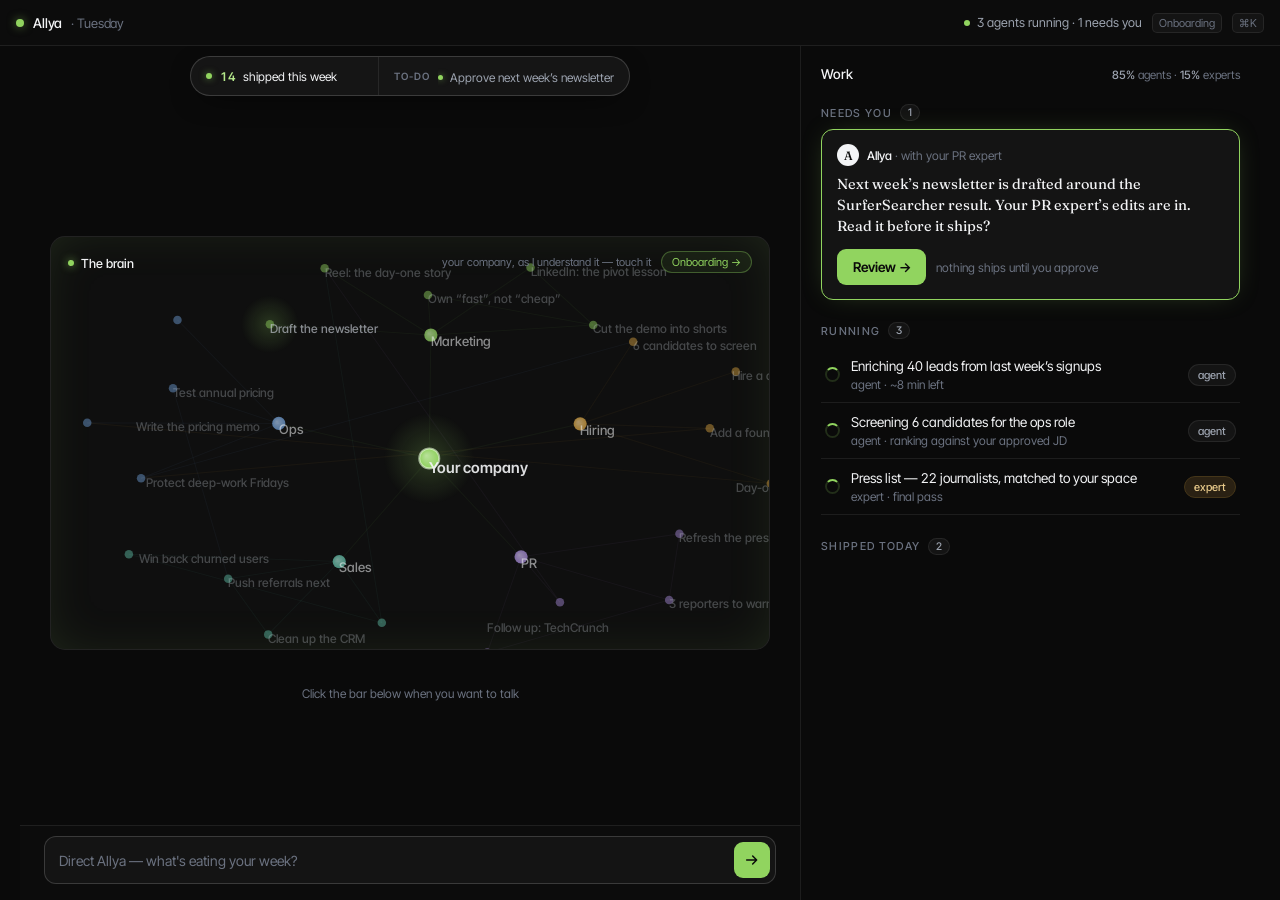
==== commit 18503122: "Workspace: calendar button overflow fix, onboarding link, and prior in-progress work Ships the "What" ====
--- a/index.html
+++ b/index.html
@@ -21,6 +21,7 @@
       </nav>
       <div class="spacer"></div>
       <div class="status-line"><span class="pulse"></span><span id="statusText">2 agents running · 1 needs you</span></div>
+      <a class="kbd" href="onboarding.html" title="Company onboarding" style="text-decoration:none">Onboarding</a>
       <button class="kbd" id="kbdHint" title="Focus the composer">⌘K</button>
     </header>
 
--- a/styles.css
+++ b/styles.css
@@ -82,9 +82,7 @@
   height: 46px;
   display: flex; align-items: center; gap: 10px;
   padding: 0 16px;
-  background: rgba(10, 10, 10, 0.72);
-  backdrop-filter: blur(20px) saturate(160%);
-  -webkit-backdrop-filter: blur(20px) saturate(160%);
+  background: rgba(12, 12, 12, 0.94);
   border-bottom: 1px solid var(--hairline);
   z-index: 20;
 }
@@ -137,9 +135,7 @@
   display: flex; align-items: stretch;
   width: 100%; max-width: 440px;
   height: 40px;
-  background: rgba(23, 23, 23, 0.66);
-  backdrop-filter: blur(18px) saturate(160%);
-  -webkit-backdrop-filter: blur(18px) saturate(160%);
+  background: rgba(23, 23, 23, 0.92);
   border: 1px solid var(--hairline-strong);
   border-radius: 999px;
   overflow: hidden;
@@ -180,6 +176,8 @@
   position: relative; flex: 1; height: 100%; overflow: hidden;
 }
 .isl-todo .todo-list { position: absolute; left: 0; top: 0; will-change: transform; }
+/* continuous scroll runs on the compositor — no per-frame JS */
+@keyframes todo-scroll { to { transform: translateY(var(--loop, 0px)); } }
 .isl-todo .todo-item {
   height: 40px; display: flex; align-items: center; gap: 7px;
   font-size: 12px; color: var(--fg-soft); white-space: nowrap;
@@ -302,6 +300,109 @@
 }
 .c-waiting button:hover { text-decoration: underline; }
 
+/* knowledge feed */
+.c-sec.learnt {
+  background: rgba(145, 212, 95, 0.02);
+  border-color: rgba(145, 212, 95, 0.14);
+  display: flex; flex-direction: column;
+}
+.kf-header {
+  display: flex; align-items: center; justify-content: space-between;
+  flex-wrap: wrap; gap: 8px 10px;
+  margin-bottom: 10px;
+}
+/* the label never wraps to "WHAT / I / KNOW"; if the tabs don't fit beside
+   it they drop to their own full-width line instead of pushing the
+   calendar button out of the card */
+.kf-header .group-label { margin: 0; white-space: nowrap; flex: none; }
+.kf-tabs {
+  display: flex; gap: 4px; align-items: center; flex-wrap: wrap;
+}
+.kf-tab {
+  appearance: none; background: rgba(255,255,255,0.04);
+  border: 1px solid var(--hairline); border-radius: 6px;
+  padding: 4px 10px; font-size: 11.5px; font-weight: 500;
+  color: var(--fg-faint); cursor: pointer; transition: all 0.15s;
+}
+.kf-tab:hover { color: var(--fg-soft); border-color: rgba(255,255,255,0.12); }
+.kf-tab.active {
+  color: var(--lime); border-color: rgba(145, 212, 95, 0.4);
+  background: rgba(145, 212, 95, 0.08);
+}
+.kf-tab-cal { padding: 4px 7px; display: flex; align-items: center; }
+.kf-cal-icon { width: 14px; height: 14px; display: block; }
+.kf-cal-picker {
+  margin-bottom: 10px;
+}
+.kf-date-input {
+  font-size: 12.5px; color: var(--fg); background: rgba(255,255,255,0.04);
+  border: 1px solid var(--hairline); border-radius: 6px;
+  padding: 5px 10px; outline: none; width: 100%;
+  color-scheme: dark;
+}
+.kf-date-input:focus { border-color: rgba(145, 212, 95, 0.4); }
+.kf-feed {
+  display: flex; flex-direction: column; gap: 2px;
+  max-height: 164px; overflow-y: auto;
+  scrollbar-width: thin;
+  scrollbar-color: rgba(145, 212, 95, 0.2) transparent;
+}
+.kf-feed::-webkit-scrollbar { width: 4px; }
+.kf-feed::-webkit-scrollbar-track { background: transparent; }
+.kf-feed::-webkit-scrollbar-thumb { background: rgba(145, 212, 95, 0.2); border-radius: 4px; }
+.kf-feed::-webkit-scrollbar-thumb:hover { background: rgba(145, 212, 95, 0.35); }
+.kf-empty {
+  font-size: 13px; color: var(--fg-faint); margin: 0; padding: 8px 0;
+  font-style: italic;
+}
+.kf-row {
+  display: flex; align-items: center; gap: 8px;
+  padding: 6px 8px; border-radius: 8px;
+  transition: background 0.15s; flex-shrink: 0;
+}
+.kf-row:hover { background: rgba(255,255,255,0.03); }
+.kf-text {
+  flex: 1; font-size: 13.5px; color: var(--fg-soft); line-height: 1.4;
+}
+.kf-flag {
+  appearance: none; background: none; border: none; cursor: pointer;
+  padding: 4px; border-radius: 6px; opacity: 0; transition: opacity 0.15s;
+  color: var(--fg-faint); flex-shrink: 0;
+}
+.kf-row:hover .kf-flag { opacity: 1; }
+.kf-flag:hover { color: #e7c98a; }
+.kf-flag-icon { width: 14px; height: 14px; display: block; }
+
+/* mismatch — Allya flagged it */
+.kf-row.kf-mismatch {
+  background: rgba(231, 201, 138, 0.06);
+  border-left: 2px solid rgba(231, 201, 138, 0.5);
+  padding-left: 10px;
+}
+.kf-row.kf-mismatch .kf-flag { opacity: 1; color: #e7c98a; }
+
+/* user flagged */
+.kf-row.kf-flagged { opacity: 0.6; }
+.kf-row.kf-flagged .kf-flag { opacity: 1; color: #e7c98a; }
+
+/* correction input */
+.kf-correct {
+  display: flex; gap: 6px; padding: 2px 8px 6px 28px; flex-shrink: 0;
+}
+.kf-input {
+  flex: 1; font-size: 12.5px; color: var(--fg);
+  background: rgba(255,255,255,0.04); border: 1px solid var(--hairline);
+  border-radius: 6px; padding: 5px 10px; outline: none;
+}
+.kf-input:focus { border-color: rgba(145, 212, 95, 0.4); }
+.kf-save {
+  appearance: none; font-size: 11.5px; font-weight: 600;
+  color: var(--lime); background: rgba(145, 212, 95, 0.1);
+  border: 1px solid rgba(145, 212, 95, 0.3); border-radius: 6px;
+  padding: 4px 10px; cursor: pointer;
+}
+.kf-save:hover { background: rgba(145, 212, 95, 0.18); }
+
 /* day strip */
 .day-row {
   display: flex; align-items: center; gap: 12px;
@@ -387,9 +488,7 @@
   position: relative;
   padding: 10px 24px 16px;
   border-top: 1px solid var(--hairline);
-  background: rgba(10,10,10,0.72);
-  backdrop-filter: blur(16px);
-  -webkit-backdrop-filter: blur(16px);
+  background: rgba(12,12,12,0.94);
 }
 
 /* pops up from the field when it gains focus (anchored to its source) */
@@ -679,9 +778,7 @@
 .sheet-foot {
   flex: none; padding: 13px 22px calc(15px + env(safe-area-inset-bottom));
   border-top: 1px solid var(--hairline);
-  background: rgba(10,10,10,0.6);
-  backdrop-filter: blur(14px);
-  -webkit-backdrop-filter: blur(14px);
+  background: rgba(12,12,12,0.94);
   display: flex; align-items: center; gap: 10px;
 }
 .sheet-foot .cta { flex: 1; }
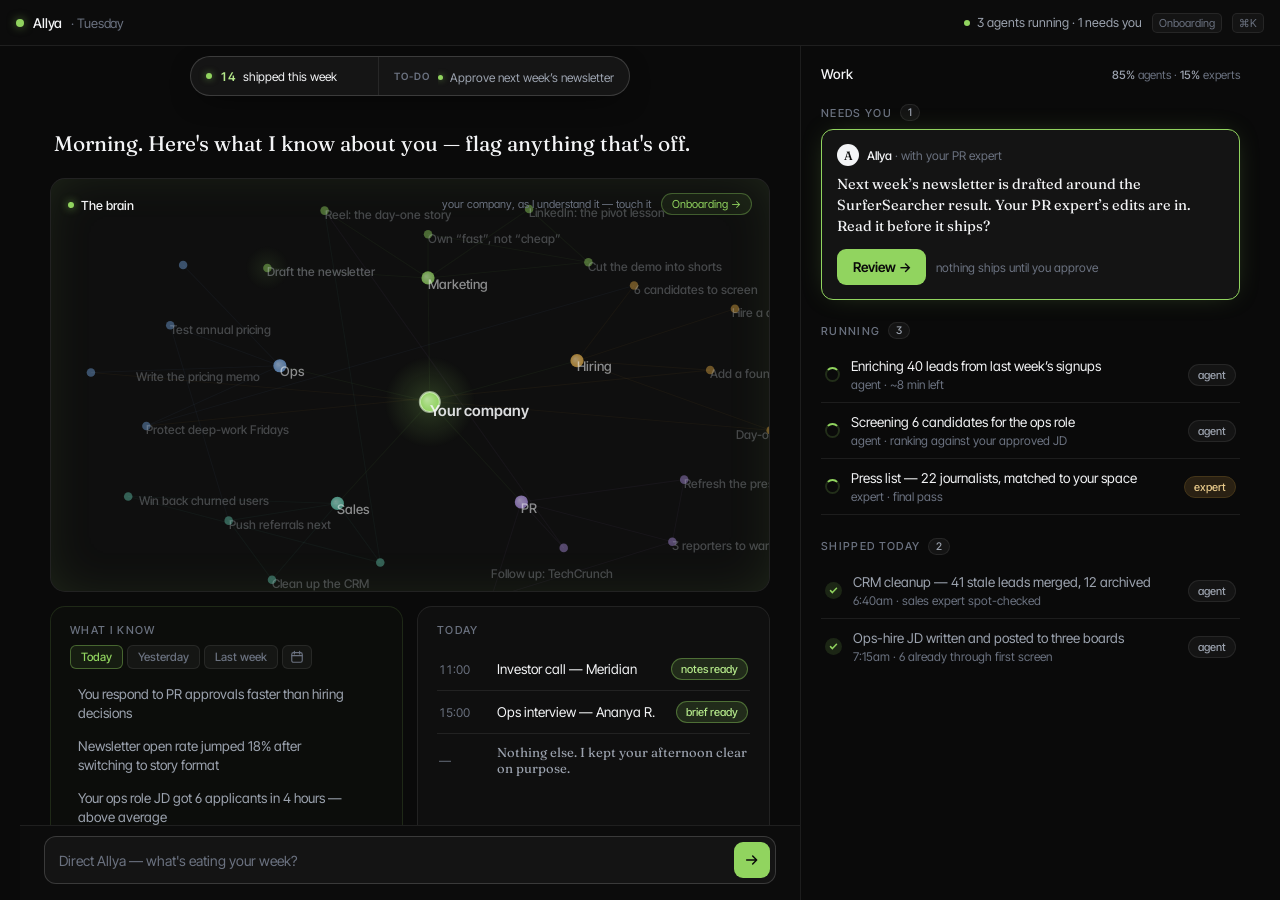
==== commit d1046377: "Fix shipped work rows escaping into a floating pill The toast was styled off a bare `.shipped` selec" ====
--- a/index.html
+++ b/index.html
@@ -97,7 +97,7 @@
     </div>
   </div>
 
-  <div class="shipped" id="shipped"><span class="dot"></span><span class="txt">Shipped.</span></div>
+  <div class="ship-toast" id="shipped"><span class="dot"></span><span class="txt">Shipped.</span></div>
 
   <!-- ================= Dot page (a node's own page) ================= -->
   <div class="dot-layer" id="dotLayer" hidden>
--- a/styles.css
+++ b/styles.css
@@ -783,8 +783,10 @@
 }
 .sheet-foot .cta { flex: 1; }
 
-/* shipped toast */
-.shipped {
+/* shipped toast — its own class, NOT a bare `.shipped`: work rows carry
+   `work-row shipped` for their status, and a bare selector pinned every
+   shipped row to the bottom of the screen as a floating pill */
+.ship-toast {
   position: fixed; left: 50%; bottom: 26px; z-index: 60;
   transform: translate(-50%, 24px);
   opacity: 0;
@@ -795,7 +797,7 @@
   display: flex; align-items: center; gap: 9px;
   pointer-events: none; will-change: transform, opacity;
 }
-.shipped .dot { width: 7px; height: 7px; border-radius: 50%; background: var(--lime); box-shadow: 0 0 8px rgba(145,212,95,0.6); }
+.ship-toast .dot { width: 7px; height: 7px; border-radius: 50%; background: var(--lime); box-shadow: 0 0 8px rgba(145,212,95,0.6); }
 
 /* ============================================================
    Mobile: tabs + bottom sheet
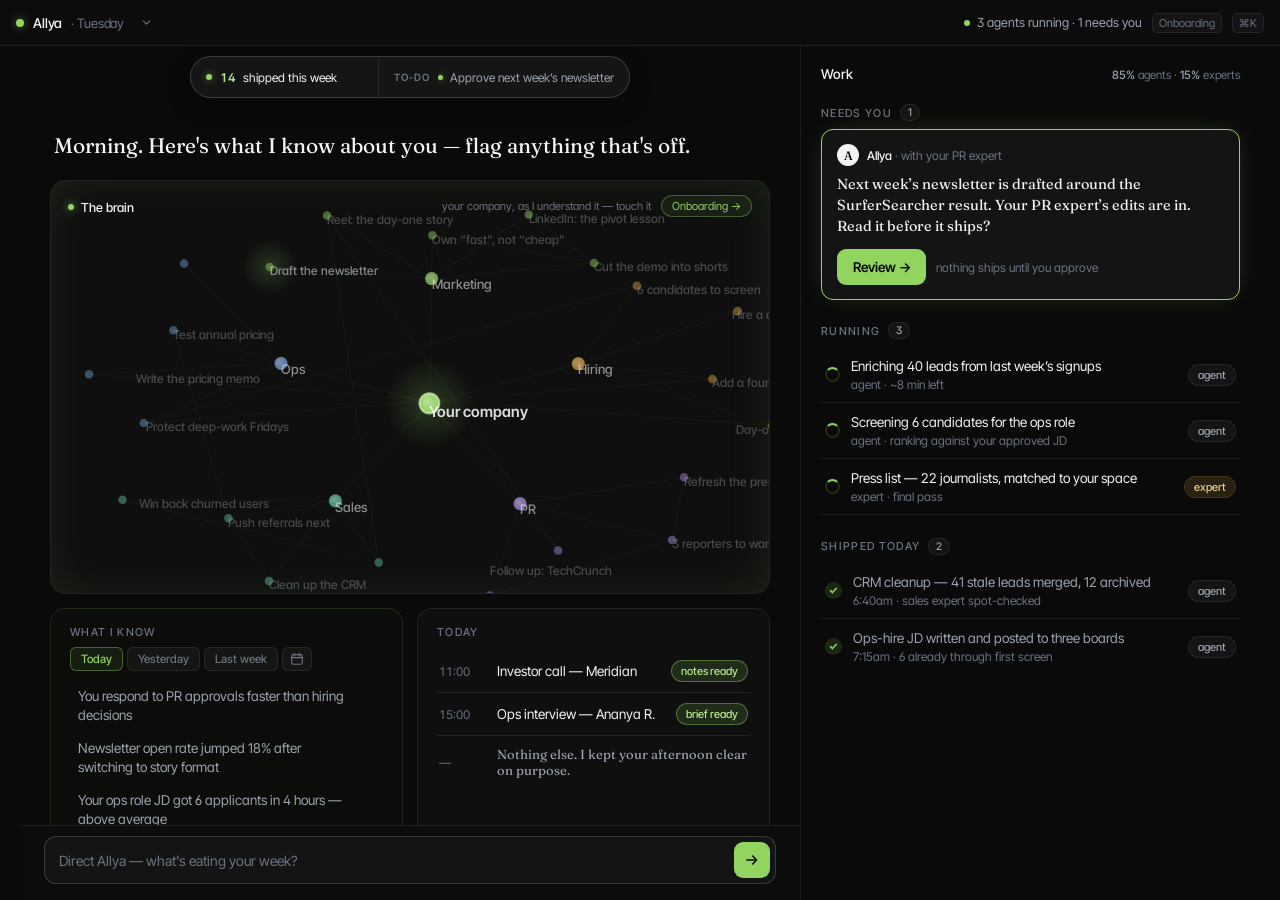
==== commit 2720bd72: "Island opens like iOS's, tickers run sideways, plus a page switcher Four changes to the workspace:  " ====
--- a/index.html
+++ b/index.html
@@ -14,7 +14,18 @@
   <div id="app">
 
     <header class="topbar">
-      <div class="brand"><span class="lamp"></span> Allya <span class="date">· Tuesday</span></div>
+      <div class="brand">
+        <span class="lamp"></span> Allya <span class="date">· Tuesday</span>
+        <div class="pagepick">
+          <button class="pagepick-btn" id="pagePickBtn" aria-haspopup="menu" aria-expanded="false" aria-label="Go to another page">
+            <svg viewBox="0 0 24 24" fill="none" aria-hidden="true"><path d="M6 9l6 6 6-6" stroke="currentColor" stroke-width="2" stroke-linecap="round" stroke-linejoin="round"/></svg>
+          </button>
+          <div class="pagepick-menu" id="pagePickMenu" role="menu" hidden>
+            <a role="menuitem" href="index.html" class="is-here"><span class="pp-dot"></span>Workspace<span class="pp-note">where the work lives</span></a>
+            <a role="menuitem" href="onboarding.html"><span class="pp-dot"></span>Onboarding<span class="pp-note">build your company brain</span></a>
+          </div>
+        </div>
+      </div>
       <nav class="tabs" aria-label="Panes">
         <button class="tab active" data-tab="chat">Talk</button>
         <button class="tab" data-tab="work">Work <span class="badge" id="tabBadge">·1</span></button>
@@ -31,9 +42,13 @@
       <section class="pane-chat" id="paneChat" aria-label="Conversation with Allya">
         <!-- dynamic island: KPIs | running to-do ticker -->
         <div class="island-wrap">
-          <div class="island" id="island" aria-label="Live status">
-            <div class="isl-cell isl-kpi" id="islKpi"></div>
-            <button class="isl-cell isl-todo" id="islTodo" aria-label="Open what needs you"></button>
+          <div class="island" id="island" aria-label="Live status" aria-expanded="false">
+            <div class="isl-row">
+              <div class="isl-cell isl-kpi" id="islKpi"></div>
+              <button class="isl-cell isl-todo" id="islTodo" aria-label="Expand live status"></button>
+            </div>
+            <!-- grows out of the pill when expanded; both panes scroll -->
+            <div class="island-detail" id="islandDetail"></div>
           </div>
         </div>
         <div class="canvas" id="canvas">
--- a/styles.css
+++ b/styles.css
@@ -94,6 +94,46 @@
 }
 .topbar .date { color: var(--fg-faint); font-weight: 400; font-size: 13px; }
 .topbar .spacer { flex: 1; }
+
+/* ---- page switcher, tucked next to the date ---- */
+.pagepick { position: relative; display: flex; }
+.pagepick-btn {
+  appearance: none; cursor: pointer;
+  display: grid; place-items: center;
+  width: 20px; height: 20px; border-radius: 6px;
+  background: none; border: 1px solid transparent; color: var(--fg-faint);
+  transition: color var(--dur) var(--ease), background var(--dur) var(--ease), border-color var(--dur) var(--ease);
+}
+.pagepick-btn svg { width: 13px; height: 13px; transition: transform var(--dur) var(--ease); }
+.pagepick-btn:hover { color: var(--fg-soft); background: var(--raised); border-color: var(--hairline); }
+.pagepick-btn[aria-expanded="true"] { color: var(--fg); background: var(--raised); border-color: var(--hairline-strong); }
+.pagepick-btn[aria-expanded="true"] svg { transform: rotate(180deg); }
+
+.pagepick-menu {
+  position: absolute; top: calc(100% + 8px); left: -8px; z-index: 40;
+  min-width: 232px;
+  background: var(--card); border: 1px solid var(--hairline-strong);
+  border-radius: 12px; padding: 5px;
+  box-shadow: 0 16px 44px -14px rgba(0,0,0,0.9);
+  display: grid; gap: 2px;
+  transform-origin: top left;
+  animation: pagepick-in 180ms var(--ease) both;
+}
+.pagepick-menu[hidden] { display: none; }
+@keyframes pagepick-in { from { opacity: 0; transform: translateY(-4px) scale(0.97); } to { opacity: 1; transform: none; } }
+.pagepick-menu a {
+  display: grid; grid-template-columns: auto 1fr; align-items: center; gap: 9px;
+  padding: 8px 10px; border-radius: 8px;
+  font-size: 13px; color: var(--fg); text-decoration: none;
+}
+.pagepick-menu a:hover { background: var(--raised); }
+.pagepick-menu .pp-dot {
+  width: 6px; height: 6px; border-radius: 50%; background: var(--fg-faint);
+}
+.pagepick-menu .is-here .pp-dot { background: var(--lime); box-shadow: 0 0 7px rgba(145,212,95,0.6); }
+.pagepick-menu .pp-note {
+  grid-column: 2; font-size: 11.5px; color: var(--fg-faint); margin-top: -1px;
+}
 .status-line { display: flex; align-items: center; gap: 7px; font-size: 12.5px; color: var(--fg-soft); }
 .status-line .pulse {
   width: 6px; height: 6px; border-radius: 50%; background: var(--lime);
@@ -131,27 +171,98 @@
   display: flex; justify-content: center;
   padding: 10px 24px 2px;
 }
+/* the pill itself. Expanding is a spring on max-width/height/radius of the
+   SAME element — the way iOS's Dynamic Island grows — not a separate popup */
 .island {
-  display: flex; align-items: stretch;
+  display: flex; flex-direction: column;
   width: 100%; max-width: 440px;
-  height: 40px;
   background: rgba(23, 23, 23, 0.92);
   border: 1px solid var(--hairline-strong);
   border-radius: 999px;
   overflow: hidden;
   box-shadow: 0 8px 30px -12px rgba(0, 0, 0, 0.9);
-}
+  transition:
+    max-width 460ms var(--spring, cubic-bezier(0.2, 0.9, 0.25, 1)),
+    border-radius 300ms var(--ease),
+    box-shadow 300ms var(--ease);
+}
+.isl-row { display: flex; align-items: stretch; height: 40px; flex: none; }
 .isl-cell {
   display: flex; align-items: center;
   min-width: 0; overflow: hidden;
   padding: 0 15px;
+  cursor: pointer;
+}
+
+/* ---- expanded ---- */
+.island.is-open {
+  max-width: 560px;
+  border-radius: 22px;
+  box-shadow: 0 26px 70px -18px rgba(0, 0, 0, 0.95);
+}
+.island-detail {
+  display: grid; grid-template-columns: 0.85fr 1.15fr;
+  max-height: 0; opacity: 0;
+  transition: max-height 460ms var(--spring, cubic-bezier(0.2, 0.9, 0.25, 1)),
+              opacity 220ms var(--ease);
+}
+.island.is-open .island-detail {
+  max-height: 340px; opacity: 1;
+  border-top: 1px solid var(--hairline);
+}
+/* each half scrolls on its own, so the full list is reachable */
+.idet-pane {
+  min-width: 0; max-height: 340px; overflow-y: auto;
+  padding: 12px 14px 14px;
+  scrollbar-width: thin; scrollbar-color: var(--hairline-strong) transparent;
+}
+.idet-pane::-webkit-scrollbar { width: 8px; }
+.idet-pane::-webkit-scrollbar-thumb { background: var(--hairline-strong); border-radius: 999px; border: 2px solid transparent; background-clip: content-box; }
+.idet-left { border-right: 1px solid var(--hairline); }
+
+.idet-group {
+  font-size: 10px; font-weight: 600; letter-spacing: 0.09em; text-transform: uppercase;
+  color: var(--fg-faint); margin: 12px 0 7px;
+}
+.idet-pane > .idet-group:first-child, .idet-pane > .idet-kpi:first-child { margin-top: 0; }
+.idet-kpi { display: flex; align-items: baseline; gap: 7px; padding: 5px 0; font-size: 12.5px; color: var(--fg-soft); }
+.idet-kpi b { font-size: 16px; font-weight: 600; color: var(--lime-glow); font-variant-numeric: tabular-nums; }
+.idet-note { font-size: 11.5px; line-height: 1.5; color: var(--fg-faint); margin-bottom: 7px; }
+
+.idet-row {
+  width: 100%; appearance: none; cursor: pointer; text-align: left;
+  display: grid; grid-template-columns: auto 1fr auto; align-items: start; gap: 9px;
+  background: none; border: none; border-radius: 9px;
+  padding: 8px 9px;
+}
+.idet-row:hover { background: rgba(255,255,255,0.04); }
+.idet-row .td-dot { margin-top: 5px; }
+.idet-copy { min-width: 0; display: grid; gap: 2px; }
+.idet-t { font-size: 12.5px; line-height: 1.35; color: var(--fg); }
+.idet-m { font-size: 11px; color: var(--fg-faint); }
+.idet-row .pill { align-self: start; font-size: 10px; padding: 2px 7px; }
+.idet-empty { font-size: 12.5px; color: var(--fg-faint); padding: 6px 0; }
+
+/* narrow: two 145px columns squeeze the copy, so stack them and give each
+   half its own shorter scroll instead */
+@media (max-width: 640px) {
+  .island-detail { grid-template-columns: 1fr; }
+  .island.is-open .island-detail { max-height: 360px; }
+  .idet-pane { max-height: 180px; }
+  .idet-left { border-right: none; border-bottom: 1px solid var(--hairline); }
+}
+
+@media (prefers-reduced-motion: reduce) {
+  .island, .island-detail { transition: none; }
 }
 .isl-kpi { flex: 0 0 43%; gap: 8px; border-right: 1px solid var(--hairline); }
 .isl-kpi .isl-dot {
   flex: none; width: 6px; height: 6px; border-radius: 50%;
   background: var(--lime); box-shadow: 0 0 7px rgba(145,212,95,0.6);
 }
-.isl-kpi .kpi-track { position: relative; flex: 1; height: 100%; }
+.isl-kpi .kpi-track { position: relative; flex: 1; height: 100%; overflow: hidden; }
+/* items sit side by side and the track slides left — the roll runs
+   horizontally now, matching the to-do ticker beside it */
 .isl-kpi .kpi-item {
   position: absolute; inset: 0;
   display: flex; align-items: center;
@@ -175,11 +286,17 @@
 .isl-todo .todo-track {
   position: relative; flex: 1; height: 100%; overflow: hidden;
 }
-.isl-todo .todo-list { position: absolute; left: 0; top: 0; will-change: transform; }
-/* continuous scroll runs on the compositor — no per-frame JS */
-@keyframes todo-scroll { to { transform: translateY(var(--loop, 0px)); } }
+.isl-todo .todo-list {
+  position: absolute; left: 0; top: 0; height: 100%;
+  display: flex; align-items: center; gap: 22px;
+  will-change: transform;
+}
+/* continuous scroll runs on the compositor — no per-frame JS.
+   Right-to-left travel, so the text reads as it passes. */
+@keyframes todo-scroll { to { transform: translateX(var(--loop, 0px)); } }
 .isl-todo .todo-item {
-  height: 40px; display: flex; align-items: center; gap: 7px;
+  flex: none;
+  display: flex; align-items: center; gap: 7px;
   font-size: 12px; color: var(--fg-soft); white-space: nowrap;
 }
 .isl-todo .todo-item .td-dot { flex: none; width: 5px; height: 5px; border-radius: 50%; background: var(--fg-faint); }
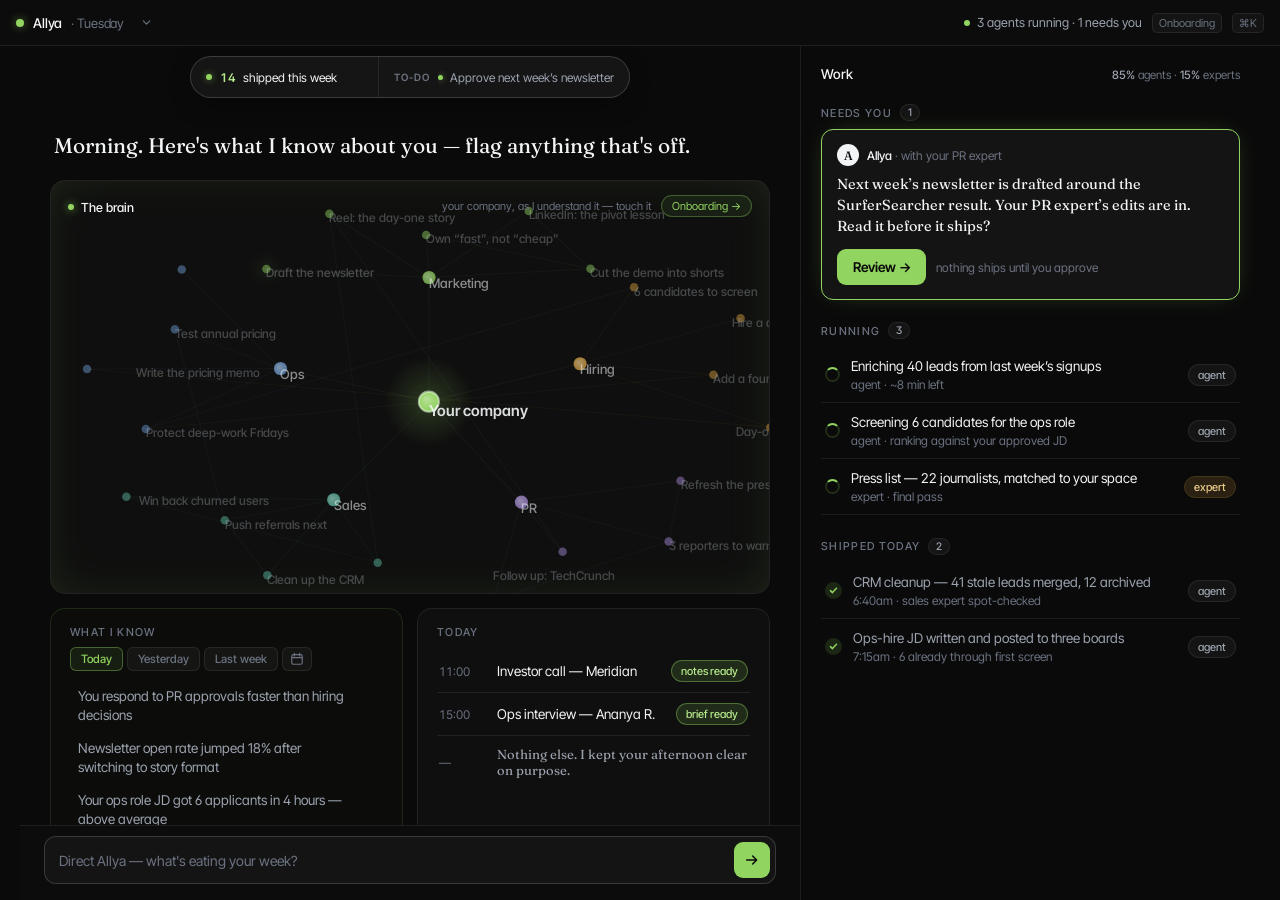
==== commit 9cf17368: "Add the sign-in gate at /login The login-redesign prototype, split into this repo's three-file page " ====
--- a/index.html
+++ b/index.html
@@ -23,6 +23,7 @@
           <div class="pagepick-menu" id="pagePickMenu" role="menu" hidden>
             <a role="menuitem" href="index.html" class="is-here"><span class="pp-dot"></span>Workspace<span class="pp-note">where the work lives</span></a>
             <a role="menuitem" href="onboarding.html"><span class="pp-dot"></span>Onboarding<span class="pp-note">build your company brain</span></a>
+            <a role="menuitem" href="login.html"><span class="pp-dot"></span>Login<span class="pp-note">the sign-in gate</span></a>
           </div>
         </div>
       </div>
